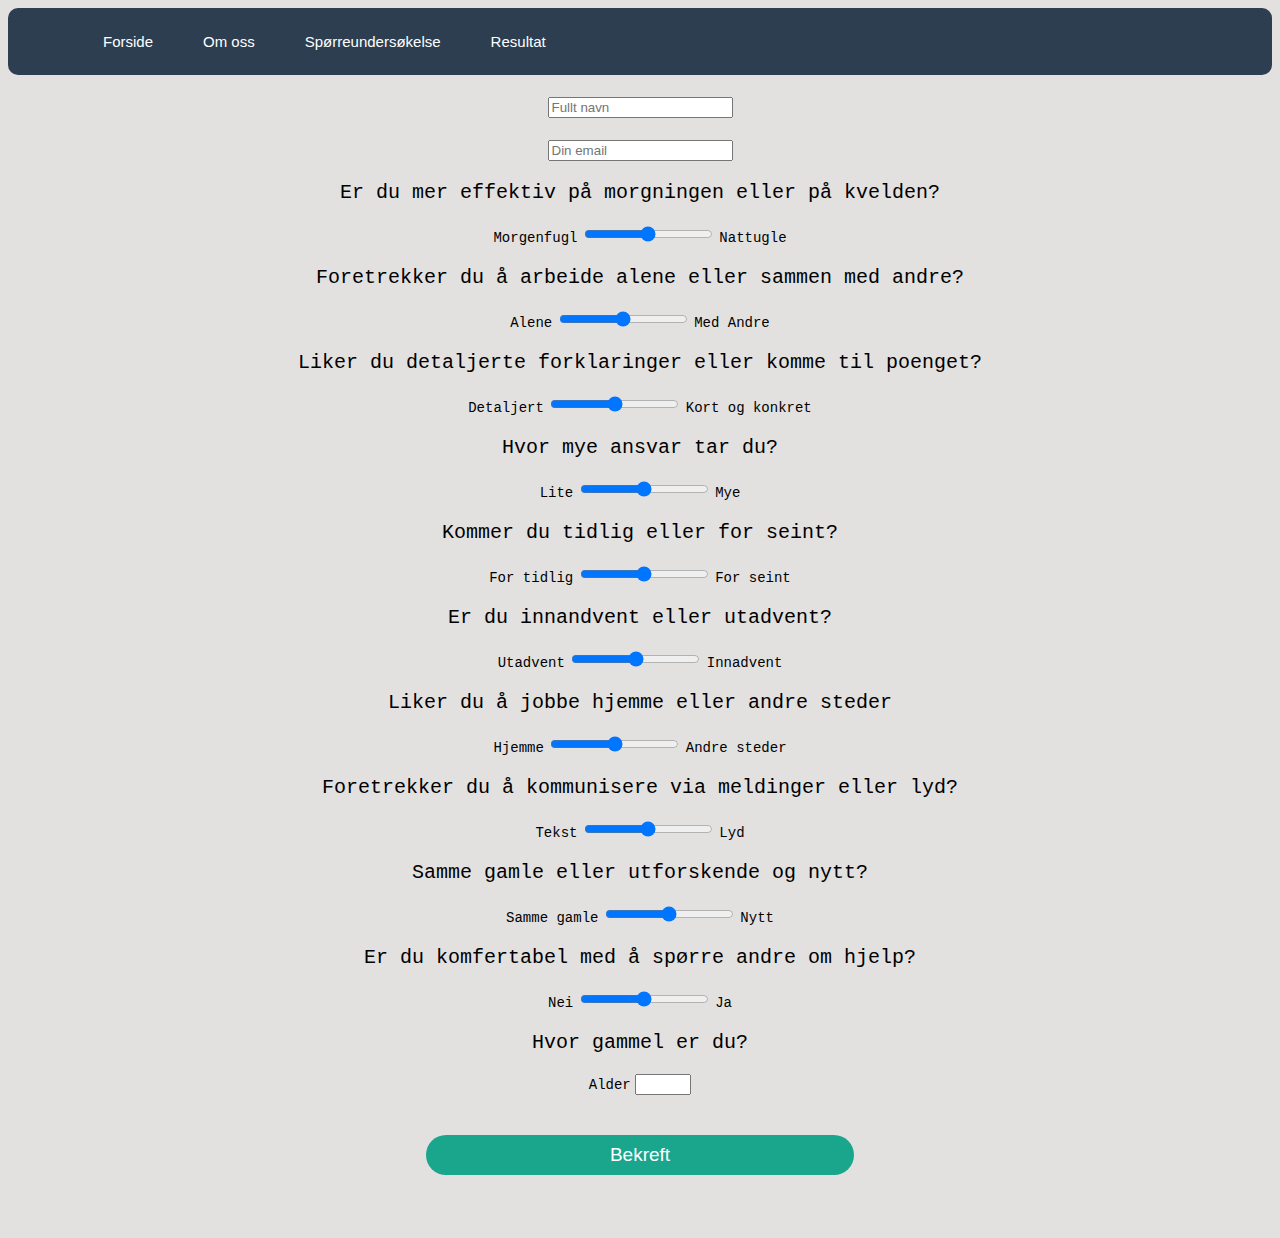
==== index.html @ 13652d13 "Endret knapper" ====
<!DOCTYPE html>
<html lang="nb"> 

    <title> How-We-Roll</title>
<head> 
    <link rel="stylesheet" href="index.css">
    <script src="index.js"></script>
</head>
<body>
    <header class="navbar">
       
        <nav class="navbarInnhold">
            <ul class="navbarList">
        <li><a href="HWR_Start.html">Forside</a></li>
        <li><a href="Om-oss.html">Om oss</a></li>
        <li><a href="index.html">Spørreundersøkelse</a></li>
        <li><a href="web_rapport.html">Resultat</a></li>
            </ul>
        </nav>
    </header>
</body>
    <!-- Selve navigationbaren -->
    <form>
        <div class="a" id="9Bdata">
            <p>
            <input type="text" placeholder="Fullt navn" id="navn">
            </p>
            <p>
            <input type="text" placeholder="Din email" id="email">
            </p>
             <p> Er du mer effektiv på morgningen eller på kvelden? </p>
             <label >Morgenfugl</label>
             <input type="range" name="points" min="0" max="10" id="mon">
             <label >Nattugle</label>
            </p> 
            <p> Foretrekker du å arbeide alene eller sammen med andre?</p>         
             <label >Alene</label>
             <input type="range" name="points" min="0" max="10" id="sos">
             <label >Med Andre</label>
            </p>
            <p>     
            <p> Liker du detaljerte forklaringer eller komme til poenget?</p>       
             <label >Detaljert</label>
             <input type="range" name="points" min="0" max="10" id="tre">
             <label >Kort og konkret</label>
            </p> 
            <p> Hvor mye ansvar tar du?</p>           
             <label >Lite</label>
             <input type="range" name="points" min="0" max="10" id="søv">
             <label >Mye</label>
            </p>   
            
            <p>Kommer du tidlig eller for seint?</p>       
            <label >For tidlig</label>
            <input type="range" name="points" min="0" max="10" id="tos">
            <label >For seint</label>
            </p>  

                <p> Er du innandvent eller utadvent?</p>       
            <label >Utadvent</label>
            <input type="range" name="points" min="0" max="10" id="ieu">
            <label >Innadvent</label>
            </p>

                <p> Liker du å jobbe hjemme eller andre steder</p>         
            <label >Hjemme</label>
            <input type="range" name="points" min="0" max="10" id="jes">
            <label >Andre steder</label>
            </p>

                <p> Foretrekker du å kommunisere via meldinger eller lyd?</p>         
            <label >Tekst</label>
            <input type="range" name="points" min="0" max="10" id="kom">
            <label >Lyd</label>
            </p> 

                <p> Samme gamle eller utforskende og nytt?</p>         
            <label >Samme gamle</label>
            <input type="range" name="points" min="0" max="10" id="meu">
            <label >Nytt</label>
            </p>  

            <p> Er du komfertabel med å spørre andre om hjelp?</p>       
            <label >Nei</label>
            <input type="range" name="points" min="0" max="10" id="seh">
            <label >Ja</label>
            </p>     
            <p> Hvor gammel er du?</p>       
            <label >Alder</label>
            <input type="number" name="points" min="16" max="99" id="alder">
            </p>
            <input type="button" id="btn" value="Bekreft" class="bekreft-knapp" onclick="window.open('web_rapport.html', '_blank');">
            </p>
        </div>
      </form>
      <div id="msg">
        <pre>
        </pre>
      </div>
      <script type="text/javascript">
        document.querySelectorAll('input[type=range]').forEach(f => {
  f.setAttribute('data-value', f.value);
  f.addEventListener('input', () => {
    f.setAttribute('data-value', f.value);
  });
});
    </script>
</body>
</html>
---- index.css ----
/*Navigation bar*/

body{
  font-family: 'Quicksand', sans-serif;
}

a{
  text-decoration: none;
}


.navbarInnhold{
  width:100%;
}



li{
  list-style-type: none;
 
}

header{
  display: flex;
  flex-direction: row;
  align-items: center;
  padding: 0px 10px;
  background-color: #2C3E50;
  justify-content: space-between;
  border-radius: 10px;
}

.logo{
  color: #FFF;
  font-weight: 900;
}

nav ul{
  display: flex;
  flex-direction: row;
}

nav ul li{
  margin-left: 5px;
  margin-right: 5px;
}

nav ul li a{
  color: #FFF;
  display: block;
  padding: 10px 20px;
  border-radius: 1px;
}

nav ul li a:hover{
  color: #DC7633;
}

.cta{
  background-color: #DC7633;
  color: #FFF;
}

.cta:hover{
  background-color: #D35400;
  color: #FFF;
}



/* Design av spørreskjema */

body {
    background-color: #e2e1e0;
  }
  ul {
    color: rgb(0, 0, 0);
    margin-left: 20px;
    font-family: 'Verdana', sans-serif;
    font-size: 15px;
    text-align: center;
    border-radius: 23px;
  
  }

  
  h1 {
    background-color: #2C3E50; font-size: 70px; color: black;
    color: rgb(255, 255, 255);
    margin-left: 20px;
    font-family: 'Fjalla One', sans-serif;
    font-size: 46px;
    text-align: center;
    border-radius: 10px;
  
  }

  p { 
    color: rgb(0, 0, 0);
    text-decoration-color: rgb(51, 23, 54);  
    font-family: "Georgia", monospace, serif;
    font-size: 20px;
  }
  div.a {
    text-align: center;
    margin: 20px;
  }
  
label {
    color: rgb(0, 0, 0);
    font-family: "Courier New", monospace, serif;
    font-size: 14px;
} 
input[type=range]::-webkit-slider-runnable-track {
  color: blueviolet;
  }

.bekreft-knapp {
  width: 30%;
  
  outline: none;
    background: #19a68c;
    margin-top: 20px;
    border: none;
    height: 40px;
    width: 35%;
    color: #fff;
    font-size: 19px;
    border-radius: 30px;
    align-self: center;
    justify-content: center;
    display: flex;
    align-items: center;
    text-decoration: none;
    display: inline-block;
}

.bekreft-knapp:hover {
  opacity: 0.7;
}
.bekreft-knapp:active {
  box-shadow: 5px 5px 10px rgba(0, 0, 0, 0.15);
}
  
input[type=range]:hover {
  opacity: 0.6; 
}
input[type=range]:active {
  opacity: 1;
}
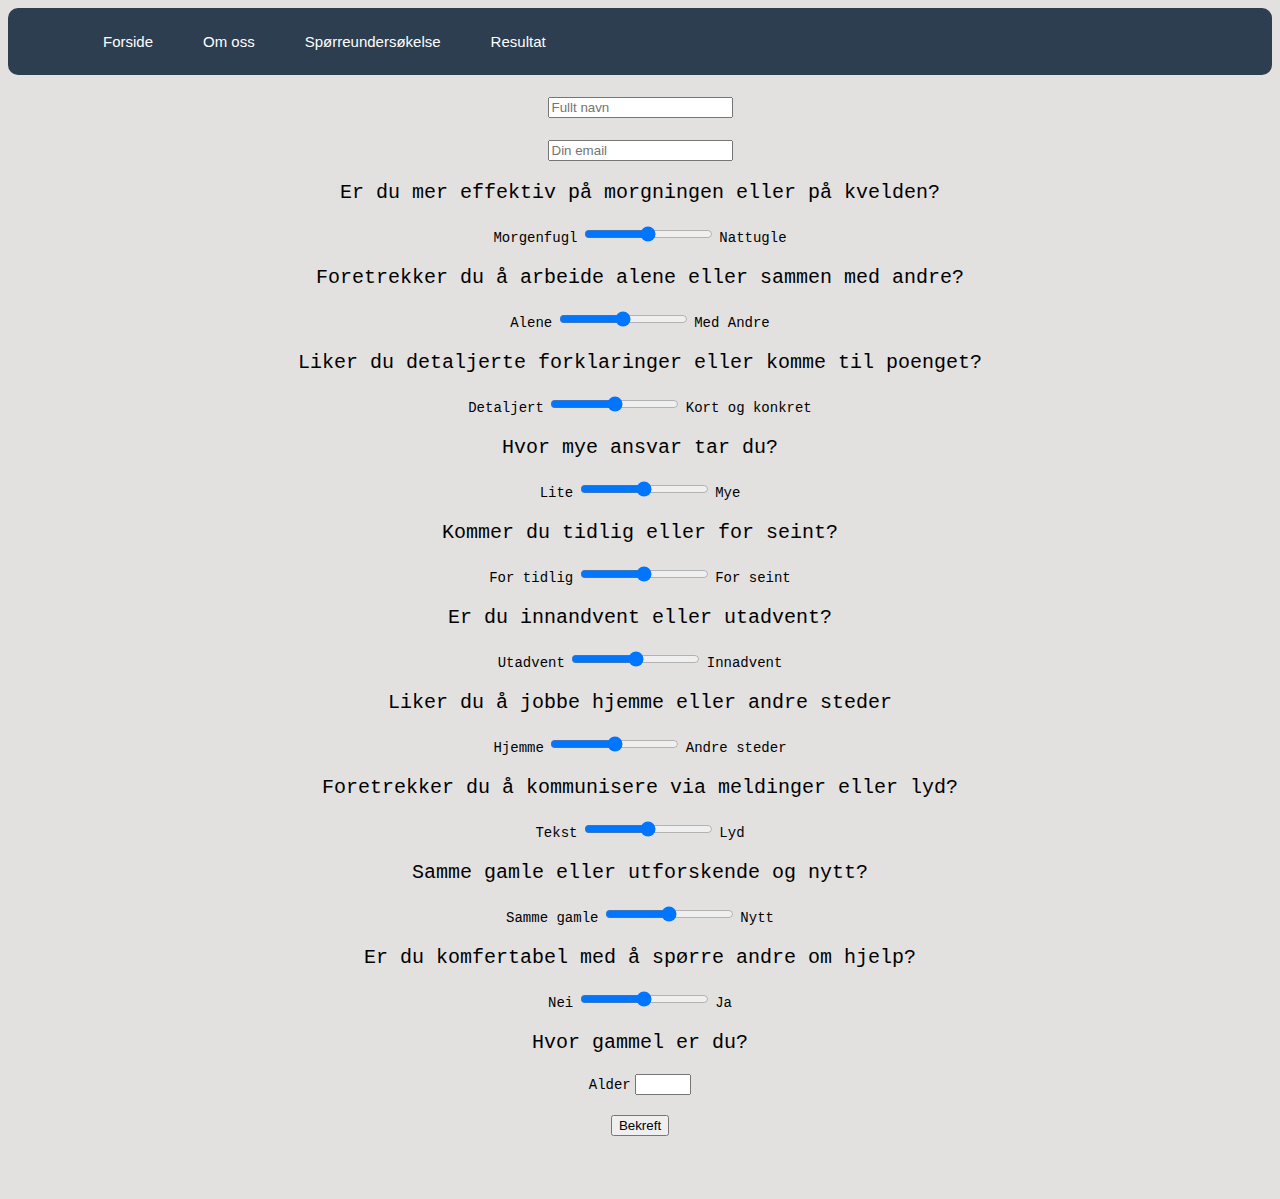
==== commit 924bf92c: "Merge pull request #30 from kristianvv/Jakob" ====
--- a/index.html
+++ b/index.html
@@ -89,7 +89,7 @@
             <label >Alder</label>
             <input type="number" name="points" min="16" max="99" id="alder">
             </p>
-            <input type="button" id="btn" value="Bekreft" class="bekreft-knapp" onclick="window.open('web_rapport.html', '_blank');">
+            <button type="submit" class="button">Bekreft</button>
             </p>
         </div>
       </form>
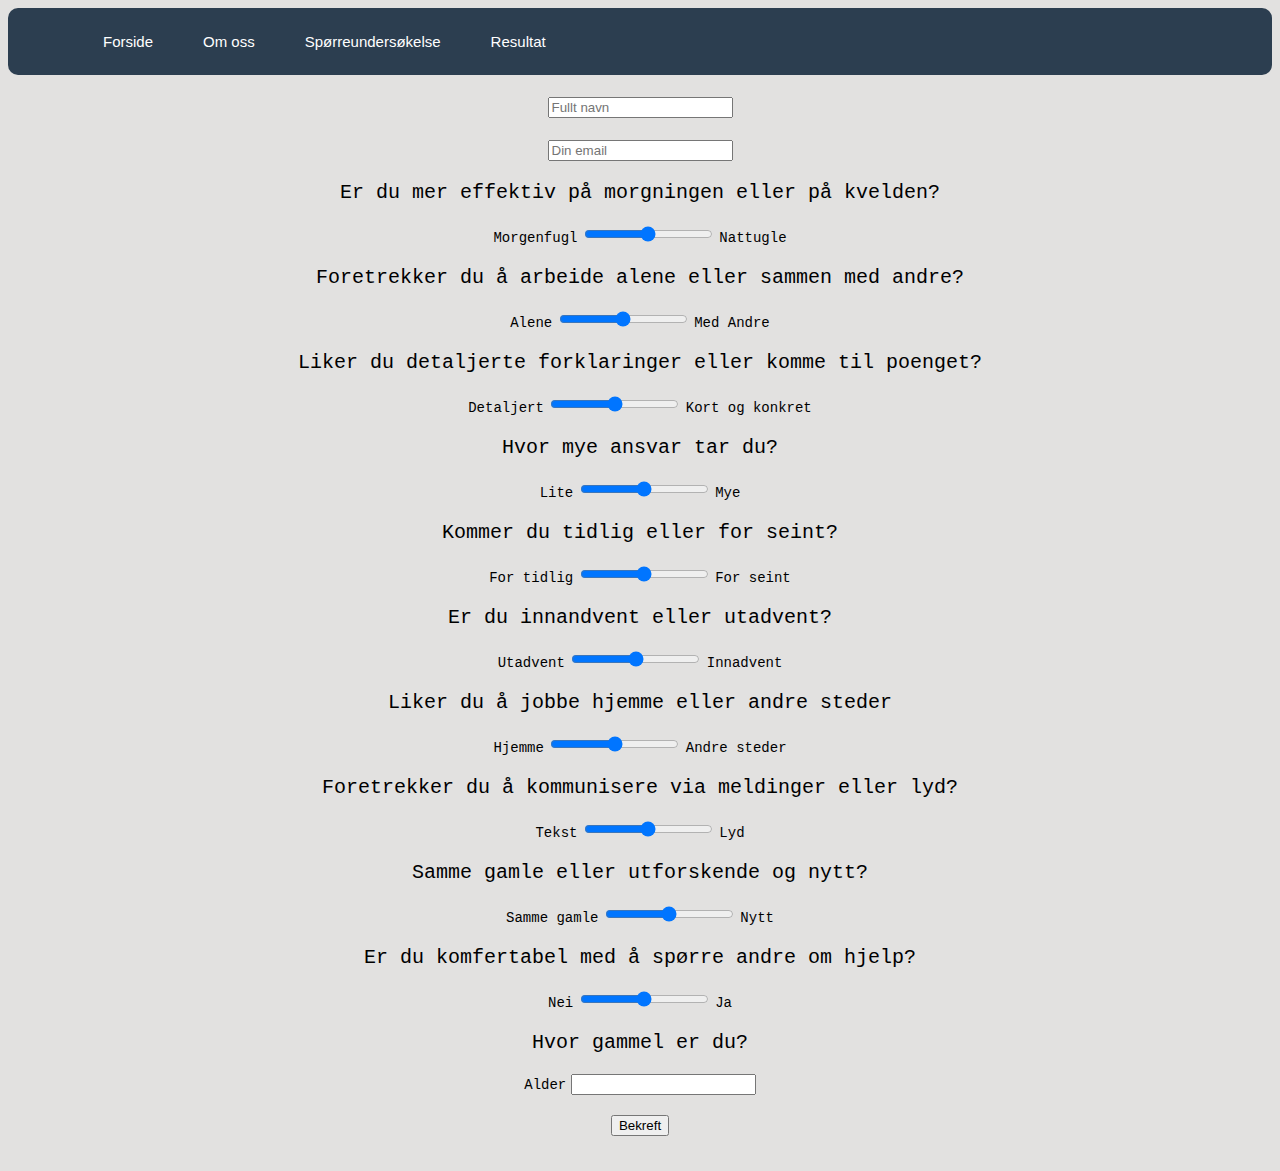
==== commit 39c1399e: "La til JSON server ID" ====
--- a/index.html
+++ b/index.html
@@ -19,91 +19,126 @@
         </nav>
     </header>
 </body>
-    <!-- Selve navigationbaren -->
-    <form>
-        <div class="a" id="9Bdata">
-            <p>
-            <input type="text" placeholder="Fullt navn" id="navn">
-            </p>
-            <p>
-            <input type="text" placeholder="Din email" id="email">
-            </p>
-             <p> Er du mer effektiv på morgningen eller på kvelden? </p>
-             <label >Morgenfugl</label>
-             <input type="range" name="points" min="0" max="10" id="mon">
-             <label >Nattugle</label>
-            </p> 
-            <p> Foretrekker du å arbeide alene eller sammen med andre?</p>         
-             <label >Alene</label>
-             <input type="range" name="points" min="0" max="10" id="sos">
-             <label >Med Andre</label>
-            </p>
-            <p>     
-            <p> Liker du detaljerte forklaringer eller komme til poenget?</p>       
-             <label >Detaljert</label>
-             <input type="range" name="points" min="0" max="10" id="tre">
-             <label >Kort og konkret</label>
-            </p> 
-            <p> Hvor mye ansvar tar du?</p>           
-             <label >Lite</label>
-             <input type="range" name="points" min="0" max="10" id="søv">
-             <label >Mye</label>
-            </p>   
-            
-            <p>Kommer du tidlig eller for seint?</p>       
-            <label >For tidlig</label>
-            <input type="range" name="points" min="0" max="10" id="tos">
-            <label >For seint</label>
-            </p>  
+<!-- Selve navigationbaren -->
+<form>
+    <div class="a" id="9Bdata">
+        <p>
+        <input type="text" placeholder="Fullt navn" name="navn" id="navn">
+        </p>
+        <p>
+        <input type="text" placeholder="Din email" name="email" id="email">
+        </p>
+         <p> Er du mer effektiv på morgningen eller på kvelden? </p>
+         <label >Morgenfugl</label>
+         <input type="range" min="0" max="10" name="mon" id="mon">
+         <label >Nattugle</label>
+        </p> 
+        <p> Foretrekker du å arbeide alene eller sammen med andre?</p>         
+         <label >Alene</label>
+         <input type="range" min="0" max="10" name="sos" id="sos">
+         <label >Med Andre</label>
+        </p>
+        <p>     
+        <p> Liker du detaljerte forklaringer eller komme til poenget?</p>       
+         <label >Detaljert</label>
+         <input type="range" min="0" max="10" name="tre" id="tre">
+         <label >Kort og konkret</label>
+        </p> 
+        <p> Hvor mye ansvar tar du?</p>           
+         <label >Lite</label>
+         <input type="range"  min="0" max="10" name="søv" id="søv">
+         <label >Mye</label>
+        </p>   
+        
+        <p>Kommer du tidlig eller for seint?</p>       
+        <label >For tidlig</label>
+        <input type="range"  min="0" max="10" name="tos" id="tos">
+        <label >For seint</label>
+        </p>  
 
-                <p> Er du innandvent eller utadvent?</p>       
-            <label >Utadvent</label>
-            <input type="range" name="points" min="0" max="10" id="ieu">
-            <label >Innadvent</label>
-            </p>
+            <p> Er du innandvent eller utadvent?</p>       
+        <label >Utadvent</label>
+        <input type="range"  min="0" max="10" name="ieu" id="ieu">
+        <label >Innadvent</label>
+        </p>
 
-                <p> Liker du å jobbe hjemme eller andre steder</p>         
-            <label >Hjemme</label>
-            <input type="range" name="points" min="0" max="10" id="jes">
-            <label >Andre steder</label>
-            </p>
+            <p> Liker du å jobbe hjemme eller andre steder</p>         
+        <label >Hjemme</label>
+        <input type="range"  min="0" max="10" name="jes" id="jes">
+        <label >Andre steder</label>
+        </p>
 
-                <p> Foretrekker du å kommunisere via meldinger eller lyd?</p>         
-            <label >Tekst</label>
-            <input type="range" name="points" min="0" max="10" id="kom">
-            <label >Lyd</label>
-            </p> 
+            <p> Foretrekker du å kommunisere via meldinger eller lyd?</p>         
+        <label >Tekst</label>
+        <input type="range"  min="0" max="10" name="kom" id="kom">
+        <label >Lyd</label>
+        </p> 
 
-                <p> Samme gamle eller utforskende og nytt?</p>         
-            <label >Samme gamle</label>
-            <input type="range" name="points" min="0" max="10" id="meu">
-            <label >Nytt</label>
-            </p>  
+            <p> Samme gamle eller utforskende og nytt?</p>         
+        <label >Samme gamle</label>
+        <input type="range"  min="0" max="10" name="meu" id="meu">
+        <label >Nytt</label>
+        </p>  
 
-            <p> Er du komfertabel med å spørre andre om hjelp?</p>       
-            <label >Nei</label>
-            <input type="range" name="points" min="0" max="10" id="seh">
-            <label >Ja</label>
-            </p>     
-            <p> Hvor gammel er du?</p>       
-            <label >Alder</label>
-            <input type="number" name="points" min="16" max="99" id="alder">
-            </p>
-            <button type="submit" class="button">Bekreft</button>
-            </p>
-        </div>
-      </form>
-      <div id="msg">
-        <pre>
-        </pre>
-      </div>
-      <script type="text/javascript">
-        document.querySelectorAll('input[type=range]').forEach(f => {
-  f.setAttribute('data-value', f.value);
-  f.addEventListener('input', () => {
-    f.setAttribute('data-value', f.value);
-  });
+        <p> Er du komfertabel med å spørre andre om hjelp?</p>       
+        <label >Nei</label>
+        <input type="range"  min="0" max="10" name="seh" id="seh">
+        <label >Ja</label>
+        </p>     
+        <p> Hvor gammel er du?</p>       
+        <label >Alder</label>
+        <input type="number"  min="16" max="100 "name="alder" id="alder">
+        </p>
+        <button type="submit" class="button">Bekreft</button>
+        </p>
+    </div>
+  </form>
+  <div class="results">
+  <pre></pre>
+</div>
+    <script>
+// From https://developer.mozilla.org/en-US/docs/Web/API/Fetch_API/Using_Fetch (seen 2021-09-27)
+// Example POST method implementation using fetch:
+async function postData(url = '', data = {}) {
+    // Default options are marked with *
+    const response = await fetch(url, {
+        method: 'POST', // *GET, POST, PUT, DELETE, etc.
+        mode: 'cors', // no-cors, *cors, same-origin
+        cache: 'no-cache', // *default, no-cache, reload, force-cache,only-if-cached
+        credentials: 'same-origin', // include, *same-origin, omit
+        headers: {
+            'Content-Type': 'application/json',
+             // 'Content-Type': 'application/x-www-form-urlencoded',
+        },
+        redirect: 'follow', // manual, *follow, error
+        referrerPolicy: 'no-referrer', // no-referrer,*no-referrer-when-downgrade, origin, origin-when-cross-origin, same-origin, strict-origin, strict-origin-when-cross-origin, unsafe-url
+        body: JSON.stringify(data) // body data type must match"Content-Type"header
+    });
+    return response.json(); // parses JSON response into native JavaScriptobjects
+}
+
+function handleSubmit(event) {
+     event.preventDefault();
+     const data = new FormData(event.target);
+     const formJSON = Object.fromEntries(data.entries());
+     const results = document.querySelector('.results pre');
+     postData('https://bacit.info/', formJSON)
+     .then(data => {
+        results.innerText = JSON.stringify(data, null, 2);
+        console.log(JSON.stringify(data, null, 2));
+
+     });
+}
+const form = document.querySelector('form');
+form.addEventListener('submit', handleSubmit);
+  </script>
+  <script type="text/javascript">
+    document.querySelectorAll('input[type=range]').forEach(f => {
+f.setAttribute('data-value', f.value);
+f.addEventListener('input', () => {
+f.setAttribute('data-value', f.value);
 });
-    </script>
+});
+</script>
 </body>
-</html> 
+</html>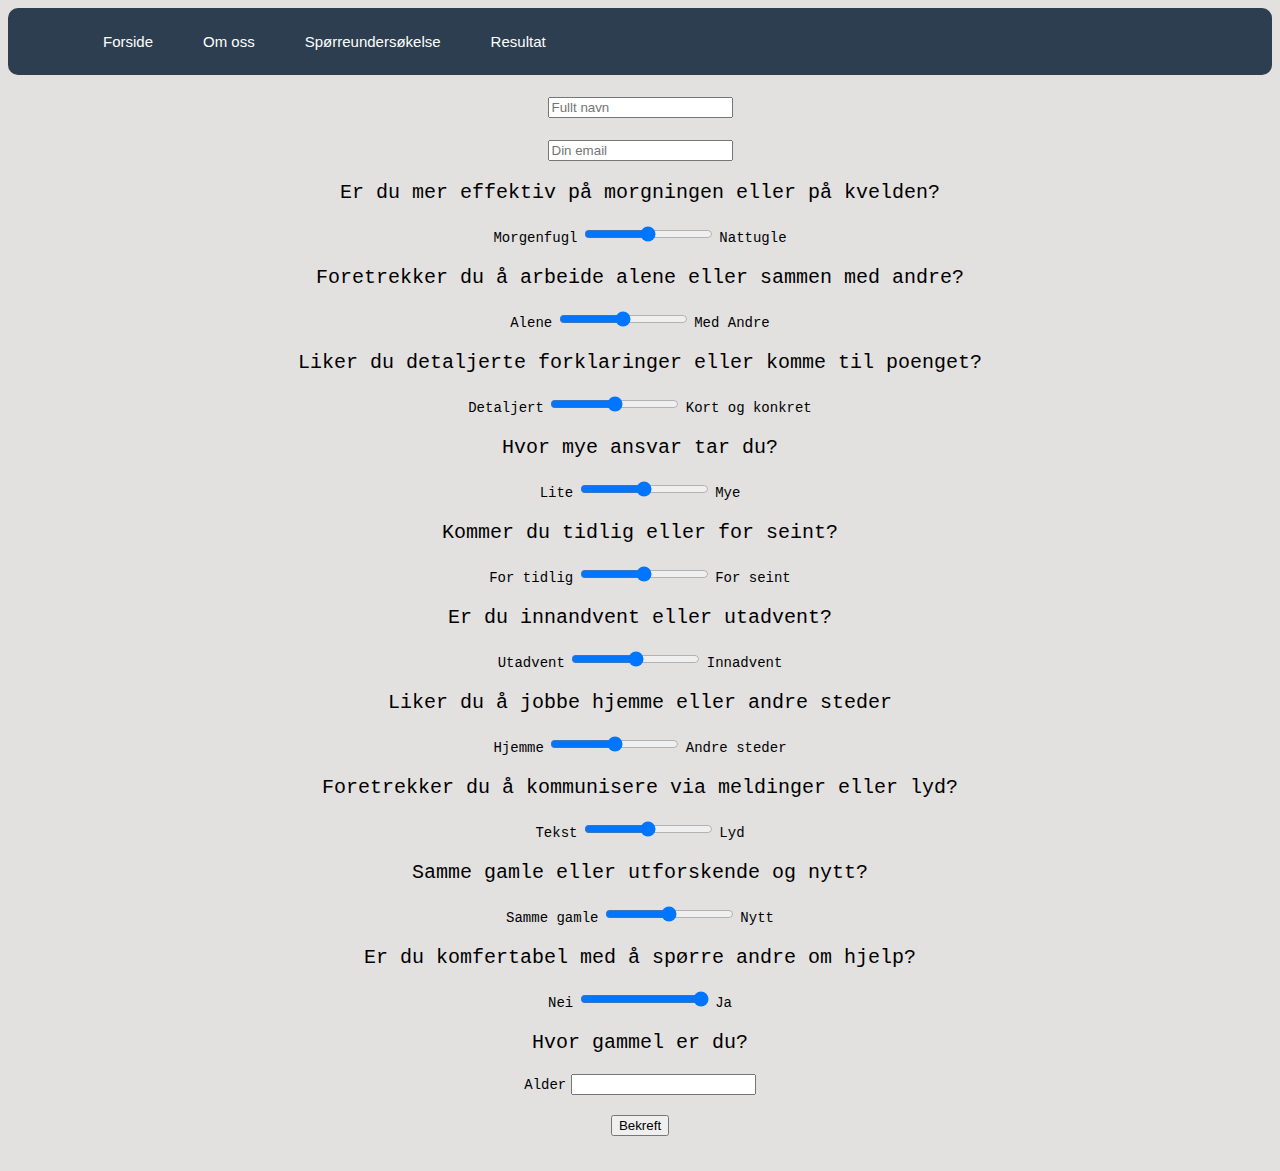
==== commit f47fe557: "oppdaterte ja, nei" ====
--- a/index.html
+++ b/index.html
@@ -82,7 +82,7 @@
 
         <p> Er du komfertabel med å spørre andre om hjelp?</p>       
         <label >Nei</label>
-        <input type="range"  min="0" max="10" name="seh" id="seh">
+        <input type="range"  min="0" max="1" name="seh" id="seh">
         <label >Ja</label>
         </p>     
         <p> Hvor gammel er du?</p>       
@@ -141,4 +141,4 @@
 });
 </script>
 </body>
-</html>+</html>
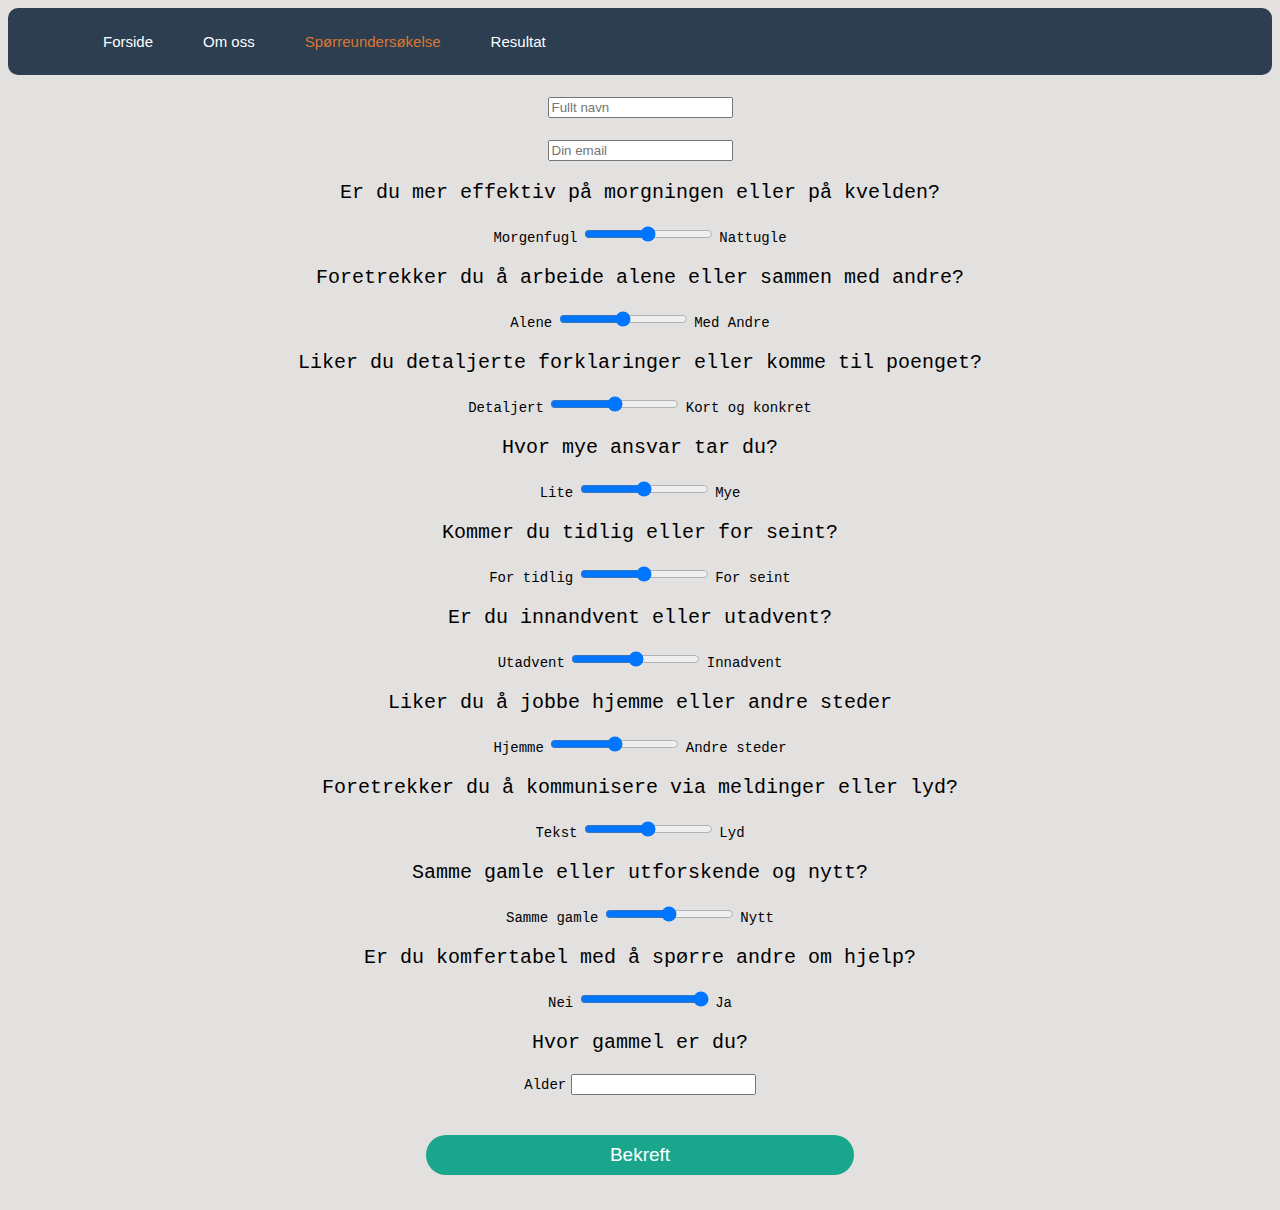
==== commit 5218bb6d: "Navigationbar active" ====
--- a/index.html
+++ b/index.html
@@ -3,23 +3,33 @@
 
     <title> How-We-Roll</title>
 <head> 
+    <script type="text/javascript">
+        document.querySelectorAll('input[type=range]').forEach(data => {
+    data.setAttribute('data-value', data.value);
+    data.addEventListener('input', () => {
+    data.setAttribute('data-value', data.value);
+    })});
+    </script>
     <link rel="stylesheet" href="index.css">
     <script src="index.js"></script>
 </head>
+
+<!-- Selve navigationbaren -->
 <body>
     <header class="navbar">
        
         <nav class="navbarInnhold">
             <ul class="navbarList">
-        <li><a href="HWR_Start.html">Forside</a></li>
+        <li> <a href="HWR_Start.html">Forside</a></li>
         <li><a href="Om-oss.html">Om oss</a></li>
-        <li><a href="index.html">Spørreundersøkelse</a></li>
+        <li><a class="active" href="index.html">Spørreundersøkelse</a></li>
         <li><a href="web_rapport.html">Resultat</a></li>
             </ul>
         </nav>
     </header>
 </body>
-<!-- Selve navigationbaren -->
+
+<!-- Spørresjemaet -->
 <form>
     <div class="a" id="9Bdata">
         <p>
@@ -124,21 +134,16 @@
      const results = document.querySelector('.results pre');
      postData('https://bacit.info/', formJSON)
      .then(data => {
-        results.innerText = JSON.stringify(data, null, 2);
-        console.log(JSON.stringify(data, null, 2));
-
+        bindestrek = "-"
+        bacit = "https://bacit.info/hwr/"
+        dotJSON = ".json"
+        let trxid = JSON.stringify(data.trxid, null, 2);
+        let time = JSON.stringify(data.time, null, 2);
+        results.innerText = bacit.toString() + time.replace(/"/g, "") + bindestrek.toString() + trxid.replace(/"/g, "") + dotJSON.toString()
      });
 }
 const form = document.querySelector('form');
 form.addEventListener('submit', handleSubmit);
   </script>
-  <script type="text/javascript">
-    document.querySelectorAll('input[type=range]').forEach(f => {
-f.setAttribute('data-value', f.value);
-f.addEventListener('input', () => {
-f.setAttribute('data-value', f.value);
-});
-});
-</script>
 </body>
 </html>
--- a/index.css
+++ b/index.css
@@ -8,12 +8,9 @@
   text-decoration: none;
 }
 
-
 .navbarInnhold{
   width:100%;
 }
-
-
 
 li{
   list-style-type: none;
@@ -66,7 +63,9 @@
   color: #FFF;
 }
 
-
+.active {
+  color: #DC7633;
+}
 
 /* Design av spørreskjema */
 
@@ -115,7 +114,8 @@
   color: blueviolet;
   }
 
-.bekreft-knapp {
+  /* bekreftknapp */ 
+.button {
   width: 30%;
   
   outline: none;
@@ -135,16 +135,18 @@
     display: inline-block;
 }
 
-.bekreft-knapp:hover {
+.button:hover {
   opacity: 0.7;
 }
-.bekreft-knapp:active {
+.button:active {
   box-shadow: 5px 5px 10px rgba(0, 0, 0, 0.15);
 }
-  
+
+/* slider */
+
 input[type=range]:hover {
   opacity: 0.6; 
 }
 input[type=range]:active {
   opacity: 1;
-}+}
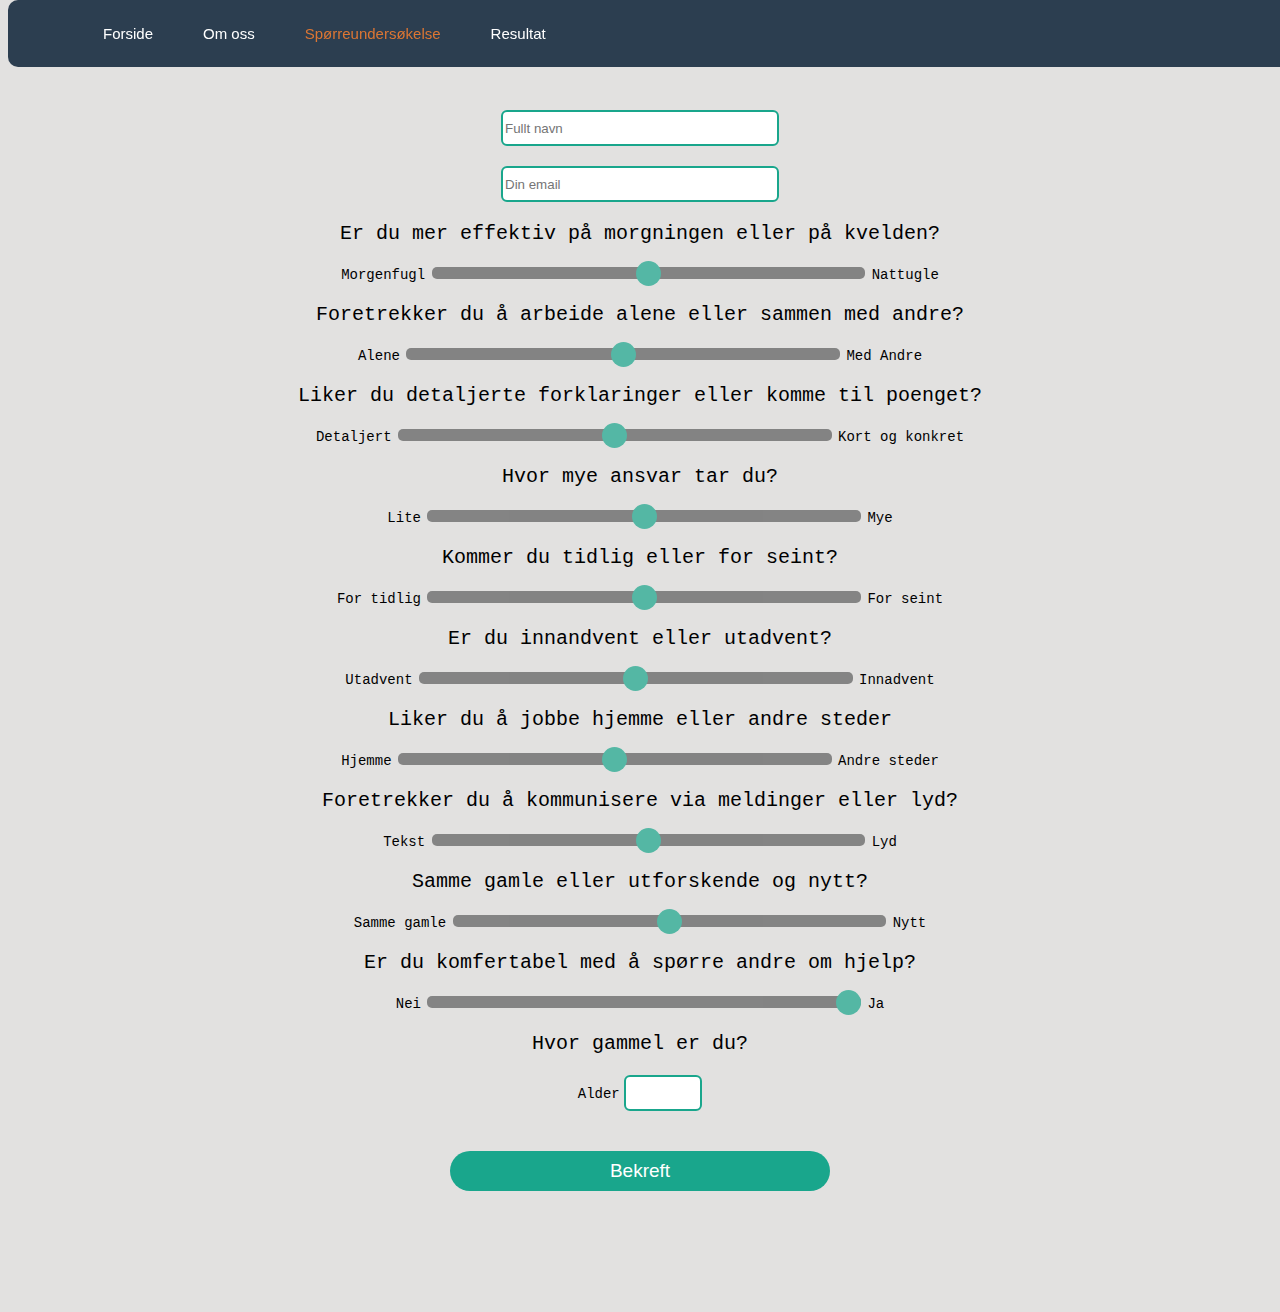
==== commit 7b5b1cfd: "Design av spørreskjema" ====
--- a/index.html
+++ b/index.html
@@ -33,71 +33,71 @@
 <form>
     <div class="a" id="9Bdata">
         <p>
-        <input type="text" placeholder="Fullt navn" name="navn" id="navn">
+        <input class="textbox" type="text" placeholder="Fullt navn" name="navn" id="navn">
         </p>
         <p>
-        <input type="text" placeholder="Din email" name="email" id="email">
+        <input class="textbox" type="text" placeholder="Din email" name="email" id="email">
         </p>
          <p> Er du mer effektiv på morgningen eller på kvelden? </p>
          <label >Morgenfugl</label>
-         <input type="range" min="0" max="10" name="mon" id="mon">
+         <input class="slider" type="range" min="0" max="10" name="mon" id="mon">
          <label >Nattugle</label>
         </p> 
         <p> Foretrekker du å arbeide alene eller sammen med andre?</p>         
          <label >Alene</label>
-         <input type="range" min="0" max="10" name="sos" id="sos">
+         <input class="slider" type="range" min="0" max="10" name="sos" id="sos">
          <label >Med Andre</label>
         </p>
         <p>     
         <p> Liker du detaljerte forklaringer eller komme til poenget?</p>       
          <label >Detaljert</label>
-         <input type="range" min="0" max="10" name="tre" id="tre">
+         <input class="slider" type="range" min="0" max="10" name="tre" id="tre">
          <label >Kort og konkret</label>
         </p> 
         <p> Hvor mye ansvar tar du?</p>           
          <label >Lite</label>
-         <input type="range"  min="0" max="10" name="søv" id="søv">
+         <input class="slider" type="range"  min="0" max="10" name="søv" id="søv">
          <label >Mye</label>
         </p>   
         
         <p>Kommer du tidlig eller for seint?</p>       
         <label >For tidlig</label>
-        <input type="range"  min="0" max="10" name="tos" id="tos">
+        <input class="slider" type="range"  min="0" max="10" name="tos" id="tos">
         <label >For seint</label>
         </p>  
 
             <p> Er du innandvent eller utadvent?</p>       
         <label >Utadvent</label>
-        <input type="range"  min="0" max="10" name="ieu" id="ieu">
+        <input class="slider" type="range"  min="0" max="10" name="ieu" id="ieu">
         <label >Innadvent</label>
         </p>
 
             <p> Liker du å jobbe hjemme eller andre steder</p>         
         <label >Hjemme</label>
-        <input type="range"  min="0" max="10" name="jes" id="jes">
+        <input class="slider" type="range"  min="0" max="10" name="jes" id="jes">
         <label >Andre steder</label>
         </p>
 
             <p> Foretrekker du å kommunisere via meldinger eller lyd?</p>         
         <label >Tekst</label>
-        <input type="range"  min="0" max="10" name="kom" id="kom">
+        <input class="slider" type="range"  min="0" max="10" name="kom" id="kom">
         <label >Lyd</label>
         </p> 
 
             <p> Samme gamle eller utforskende og nytt?</p>         
         <label >Samme gamle</label>
-        <input type="range"  min="0" max="10" name="meu" id="meu">
+        <input class="slider" type="range"  min="0" max="10" name="meu" id="meu">
         <label >Nytt</label>
         </p>  
 
         <p> Er du komfertabel med å spørre andre om hjelp?</p>       
         <label >Nei</label>
-        <input type="range"  min="0" max="1" name="seh" id="seh">
+        <input class="slider" type="range"  min="0" max="1" name="seh" id="seh">
         <label >Ja</label>
         </p>     
         <p> Hvor gammel er du?</p>       
         <label >Alder</label>
-        <input type="number"  min="16" max="100 "name="alder" id="alder">
+        <input class="textbox2" type="number"  min="16" max="100 "name="alder" id="alder">
         </p>
         <button type="submit" class="button">Bekreft</button>
         </p>
--- a/index.css
+++ b/index.css
@@ -8,13 +8,15 @@
   text-decoration: none;
 }
 
+.a {
+  padding: 70px;
+}
 .navbarInnhold{
   width:100%;
 }
 
 li{
   list-style-type: none;
- 
 }
 
 header{
@@ -67,7 +69,32 @@
   color: #DC7633;
 }
 
+.navbar {
+  position: fixed;
+  overflow: hidden;
+  top: 0;
+  width: 100%;
+  
+}
+
+
 /* Design av spørreskjema */
+
+
+.textbox {
+  border-radius: 6px;
+  border: 2px solid #19a68c; 
+  width: 270px;
+  height: 30px;
+}
+
+.textbox2 { 
+  border-radius: 6px;
+  border: 2px solid #19a68c; 
+  width: 70px;
+  height: 30px;
+
+}
 
 body {
     background-color: #e2e1e0;
@@ -79,7 +106,6 @@
     font-size: 15px;
     text-align: center;
     border-radius: 23px;
-  
   }
 
   
@@ -91,7 +117,6 @@
     font-size: 46px;
     text-align: center;
     border-radius: 10px;
-  
   }
 
   p { 
@@ -144,9 +169,41 @@
 
 /* slider */
 
-input[type=range]:hover {
-  opacity: 0.6; 
-}
-input[type=range]:active {
-  opacity: 1;
-}
+
+
+
+
+/* vårt design  */ 
+
+.slider {
+
+}
+
+.slider:hover {
+  opacity: inherit;
+}
+
+
+/* w3school  https://www.w3schools.com/howto/howto_js_rangeslider.asp */ 
+.slider {
+  -webkit-appearance: none; 
+  width: 40%;
+  height: 12px;
+  border-radius: 5px;  
+  background: #5c5c5c;
+  outline: none;
+  opacity: 0.7;
+  -webkit-transition: .2s;
+  transition: opacity .2s;
+}
+
+.slider::-webkit-slider-thumb {
+  -webkit-appearance: none;
+  appearance: none;
+  width: 25px;
+  height: 25px;
+  border-radius: 50%; 
+  background: #19a68c;
+  cursor: pointer;
+}
+
